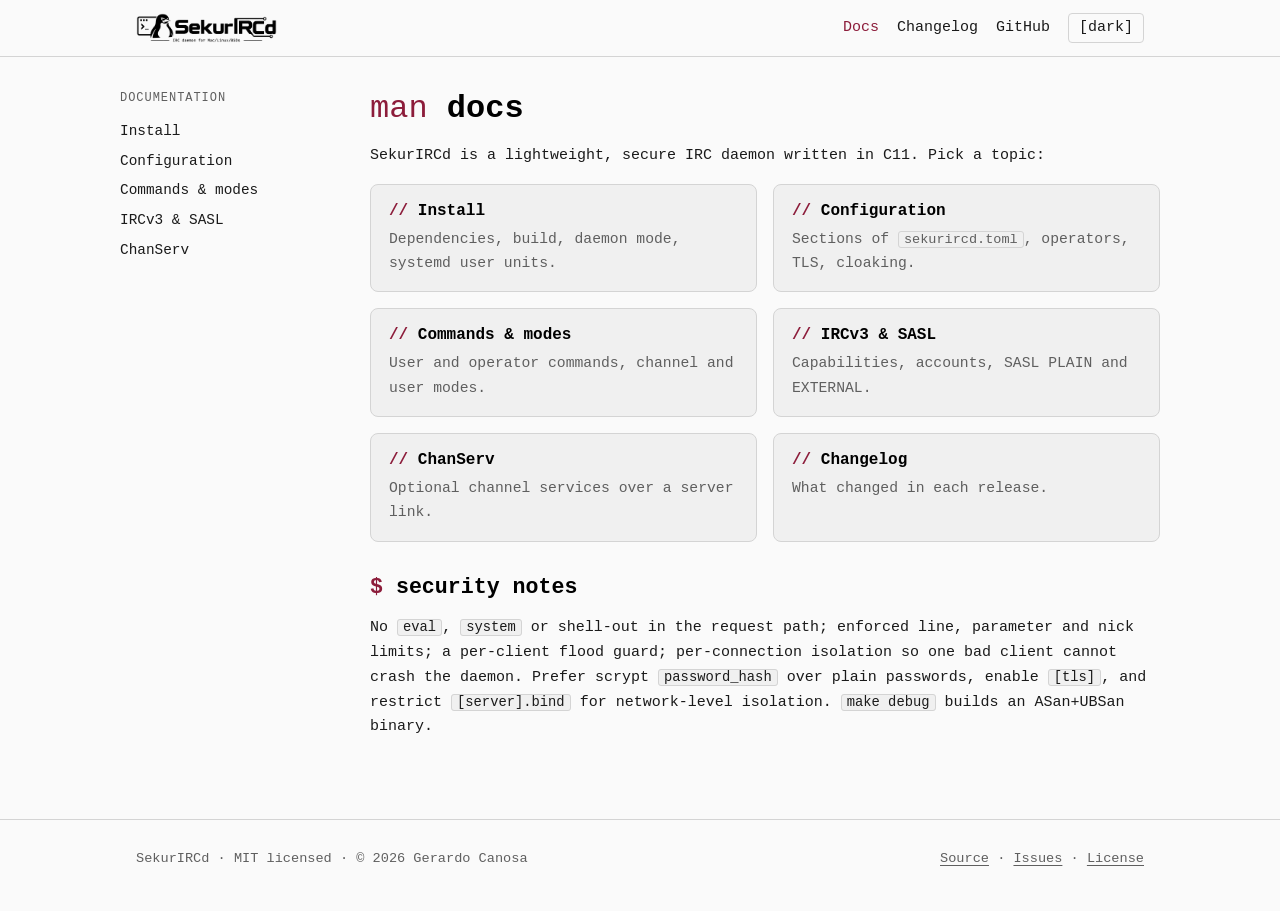
==== web/docs/index.html @ 0fe49d32 "Add project website (web/), MIT LICENSE, and Pages workflow Plain HTML/CSS/JS site with dark/light t" ====
<!doctype html>
<html lang="en">
<head>
<meta charset="utf-8">
<meta name="viewport" content="width=device-width, initial-scale=1">
<title>Documentation · SekurIRCd docs</title>
<meta name="description" content="SekurIRCd documentation: install, configuration, commands, IRCv3 and SASL, ChanServ.">
<link rel="icon" href="../img/favicon.ico" sizes="any">
<script>(function(){var t;try{t=localStorage.getItem("theme")}catch(e){}if(t!=="light"&&t!=="dark")t=matchMedia("(prefers-color-scheme: light)").matches?"light":"dark";document.documentElement.dataset.theme=t})()</script>
<link rel="stylesheet" href="../css/site.css">
</head>
<body data-root="../" data-page="docs">
<header id="site-header"></header>
<div class="wrap docs-layout">
<aside id="docs-nav" class="docs-nav"></aside>
<main class="docs">
<h1>docs</h1>
<p>SekurIRCd is a lightweight, secure IRC daemon written in C11. Pick a topic:</p>
<div class="grid">
  <a class="card" href="install.html"><h3>Install</h3><p>Dependencies, build, daemon mode, systemd user units.</p></a>
  <a class="card" href="configuration.html"><h3>Configuration</h3><p>Sections of <code>sekurircd.toml</code>, operators, TLS, cloaking.</p></a>
  <a class="card" href="commands.html"><h3>Commands &amp; modes</h3><p>User and operator commands, channel and user modes.</p></a>
  <a class="card" href="ircv3.html"><h3>IRCv3 &amp; SASL</h3><p>Capabilities, accounts, SASL PLAIN and EXTERNAL.</p></a>
  <a class="card" href="chanserv.html"><h3>ChanServ</h3><p>Optional channel services over a server link.</p></a>
  <a class="card" href="../changelog.html"><h3>Changelog</h3><p>What changed in each release.</p></a>
</div>
<h2>security notes</h2>
<p>No <code>eval</code>, <code>system</code> or shell-out in the request path; enforced line, parameter and nick limits; a per-client flood guard;
  per-connection isolation so one bad client cannot crash the daemon. Prefer scrypt <code>password_hash</code> over plain passwords, enable
  <code>[tls]</code>, and restrict <code>[server].bind</code> for network-level isolation. <code>make debug</code> builds an ASan+UBSan binary.</p>
</main>
</div>
<footer id="site-footer"></footer>
<script src="../js/site.js"></script>
</body>
</html>
---- web/css/site.css ----
/* SekurIRCd site — terminal look, monochrome + burgundy. System fonts only. */
:root, :root[data-theme="dark"] {
  --bg: #0d0d0d; --panel: #151515; --panel2: #1c1c1c; --border: #2a2a2a;
  --fg: #d8d8d8; --muted: #8a8a8a; --link: #d65a76; --ink: #f2f2f2;
  --burgundy: #8c1c3a; --burgundy-h: #a3234a; --on-burgundy: #fff;
  --ok: #7fb685; color-scheme: dark;
}
:root[data-theme="light"] {
  --bg: #fafafa; --panel: #f0f0f0; --panel2: #e7e7e7; --border: #d4d4d4;
  --fg: #1a1a1a; --muted: #5f5f5f; --link: #8c1c3a; --ink: #000;
  --burgundy: #8c1c3a; --burgundy-h: #6f1530; --on-burgundy: #fff;
  --ok: #2f6b3a; color-scheme: light;
}
:root[data-theme="dark"] .logo-light, :root[data-theme="light"] .logo-dark,
:root:not([data-theme]) .logo-light { display: none; }

* { box-sizing: border-box; }
html { scroll-behavior: smooth; }
body {
  margin: 0; background: var(--bg); color: var(--fg);
  font: 15px/1.65 ui-monospace, "JetBrains Mono", "SF Mono", Menlo, Consolas, "Liberation Mono", monospace;
}
a { color: var(--link); text-underline-offset: 3px; }
a:hover { color: var(--ink); }
:focus-visible { outline: 2px solid var(--link); outline-offset: 2px; }
img { max-width: 100%; height: auto; }
.wrap { max-width: 1040px; margin: 0 auto; padding: 0 16px; }
.sr { position: absolute; left: -9999px; }

/* header */
.site-header { border-bottom: 1px solid var(--border); position: sticky; top: 0; z-index: 10; background: var(--bg); }
.site-header .wrap { display: flex; align-items: center; gap: 20px; min-height: 56px; flex-wrap: wrap; }
.brand img { height: 30px; width: auto; display: block; }
.site-header nav { display: flex; gap: 18px; margin-left: auto; align-items: center; flex-wrap: wrap; }
.site-header nav a { color: var(--fg); text-decoration: none; }
.site-header nav a:hover, .site-header nav a[aria-current] { color: var(--link); }
.theme-btn {
  background: none; border: 1px solid var(--border); color: var(--fg); font: inherit;
  padding: 2px 10px; border-radius: 4px; cursor: pointer;
}
.theme-btn:hover { border-color: var(--link); color: var(--link); }

/* headings */
h1, h2, h3 { color: var(--ink); line-height: 1.25; }
h1 { font-size: 2rem; margin: 0 0 12px; }
h2 { font-size: 1.35rem; margin: 48px 0 16px; }
h2::before { content: "$ "; color: var(--link); }
h3 { font-size: 1.05rem; margin: 28px 0 8px; }
h3::before { content: "# "; color: var(--muted); }
.docs h1::before { content: "man "; color: var(--link); font-weight: 400; }

/* hero */
.hero { padding: 56px 0 32px; text-align: center; }
.hero .logo { width: min(560px, 100%); margin: 0 auto 28px; display: block; }
.hero p.lead { max-width: 660px; margin: 0 auto 24px; color: var(--muted); font-size: 1.05rem; }
.badges { display: flex; gap: 8px; justify-content: center; flex-wrap: wrap; margin: 20px 0 0; }
.badge { border: 1px solid var(--border); border-radius: 4px; padding: 1px 10px; font-size: .82rem; color: var(--muted); }
.btns { display: flex; gap: 12px; justify-content: center; flex-wrap: wrap; }
.btn {
  display: inline-block; padding: 8px 20px; border-radius: 4px; text-decoration: none;
  border: 1px solid var(--border); color: var(--fg);
}
.btn:hover { border-color: var(--link); color: var(--link); }
.btn.primary { background: var(--burgundy); border-color: var(--burgundy); color: var(--on-burgundy); }
.btn.primary:hover { background: var(--burgundy-h); border-color: var(--burgundy-h); color: var(--on-burgundy); }

/* terminal window */
.term { border: 1px solid var(--border); border-radius: 8px; background: var(--panel); margin: 20px 0; overflow: hidden; }
.term-bar { display: flex; gap: 6px; align-items: center; padding: 8px 12px; border-bottom: 1px solid var(--border); background: var(--panel2); }
.term-bar i { width: 10px; height: 10px; border-radius: 50%; background: var(--border); display: block; }
.term-bar i:first-child { background: var(--burgundy); }
.term-bar span { margin-left: 8px; color: var(--muted); font-size: .8rem; }
.term pre { margin: 0; border: 0; border-radius: 0; background: none; }
.hl-p { color: var(--link); user-select: none; }
.hl-c { color: var(--muted); }
.hl-o { color: var(--ok); }

pre, code { font-family: inherit; }
pre {
  background: var(--panel); border: 1px solid var(--border); border-radius: 6px;
  padding: 14px 16px; overflow-x: auto; margin: 16px 0; position: relative; line-height: 1.5;
}
:not(pre) > code { background: var(--panel); border: 1px solid var(--border); border-radius: 3px; padding: 0 5px; font-size: .92em; }
.copy {
  position: absolute; top: 6px; right: 6px; font: inherit; font-size: .75rem; padding: 1px 8px;
  background: var(--panel2); color: var(--muted); border: 1px solid var(--border); border-radius: 3px; cursor: pointer;
}
.copy:hover { color: var(--link); border-color: var(--link); }
.term .copy { top: 40px; }

/* grid cards */
.grid { display: grid; gap: 16px; grid-template-columns: repeat(auto-fit, minmax(290px, 1fr)); }
.card { border: 1px solid var(--border); border-radius: 8px; padding: 16px 18px; background: var(--panel); }
.card h3 { margin: 0 0 6px; font-size: 1rem; }
.card h3::before { content: "// "; color: var(--link); }
.card p { margin: 0; color: var(--muted); font-size: .92rem; }

/* tables */
table { border-collapse: collapse; width: 100%; margin: 16px 0; font-size: .92rem; }
th, td { text-align: left; padding: 6px 10px; border-bottom: 1px solid var(--border); vertical-align: top; }
th { color: var(--ink); }
.tablewrap { overflow-x: auto; }

/* docs layout */
.docs-layout { display: grid; grid-template-columns: 210px minmax(0, 1fr); gap: 40px; padding: 32px 0 64px; }
.docs-nav { position: sticky; top: 76px; align-self: start; font-size: .9rem; }
.docs-nav h4 { margin: 0 0 8px; color: var(--muted); font-weight: 400; text-transform: uppercase; font-size: .75rem; letter-spacing: .08em; }
.docs-nav a { display: block; padding: 3px 0; color: var(--fg); text-decoration: none; }
.docs-nav a:hover, .docs-nav a[aria-current] { color: var(--link); }
.docs-nav a[aria-current]::before { content: "> "; }
.docs h2:first-of-type { margin-top: 32px; }
.note { border-left: 3px solid var(--burgundy); background: var(--panel); padding: 8px 14px; margin: 16px 0; border-radius: 0 4px 4px 0; }

/* changelog */
.rel { border-top: 1px solid var(--border); padding: 20px 0; }
.rel h3 { margin: 0; }
.rel h3::before { content: ""; }
.rel time { color: var(--muted); font-size: .85rem; }
.rel ul { margin: 10px 0 0; padding-left: 20px; }

/* footer */
.site-footer { border-top: 1px solid var(--border); padding: 28px 0 40px; color: var(--muted); font-size: .85rem; }
.site-footer .wrap { display: flex; gap: 20px; flex-wrap: wrap; justify-content: space-between; }
.site-footer a { color: var(--muted); }
.site-footer a:hover { color: var(--link); }

@media (max-width: 760px) {
  body { font-size: 14px; }
  h1 { font-size: 1.5rem; }
  .docs-layout { grid-template-columns: minmax(0, 1fr); gap: 16px; }
  .docs-nav { position: static; border-bottom: 1px solid var(--border); padding-bottom: 12px; }
  .docs-nav div { display: flex; flex-wrap: wrap; gap: 4px 16px; }
  .site-header nav { gap: 12px; }
}
@media (prefers-reduced-motion: reduce) { html { scroll-behavior: auto; } }
a.card { color: inherit; text-decoration: none; display: block; }
a.card:hover { border-color: var(--link); color: inherit; }
a.card:hover h3 { color: var(--link); }
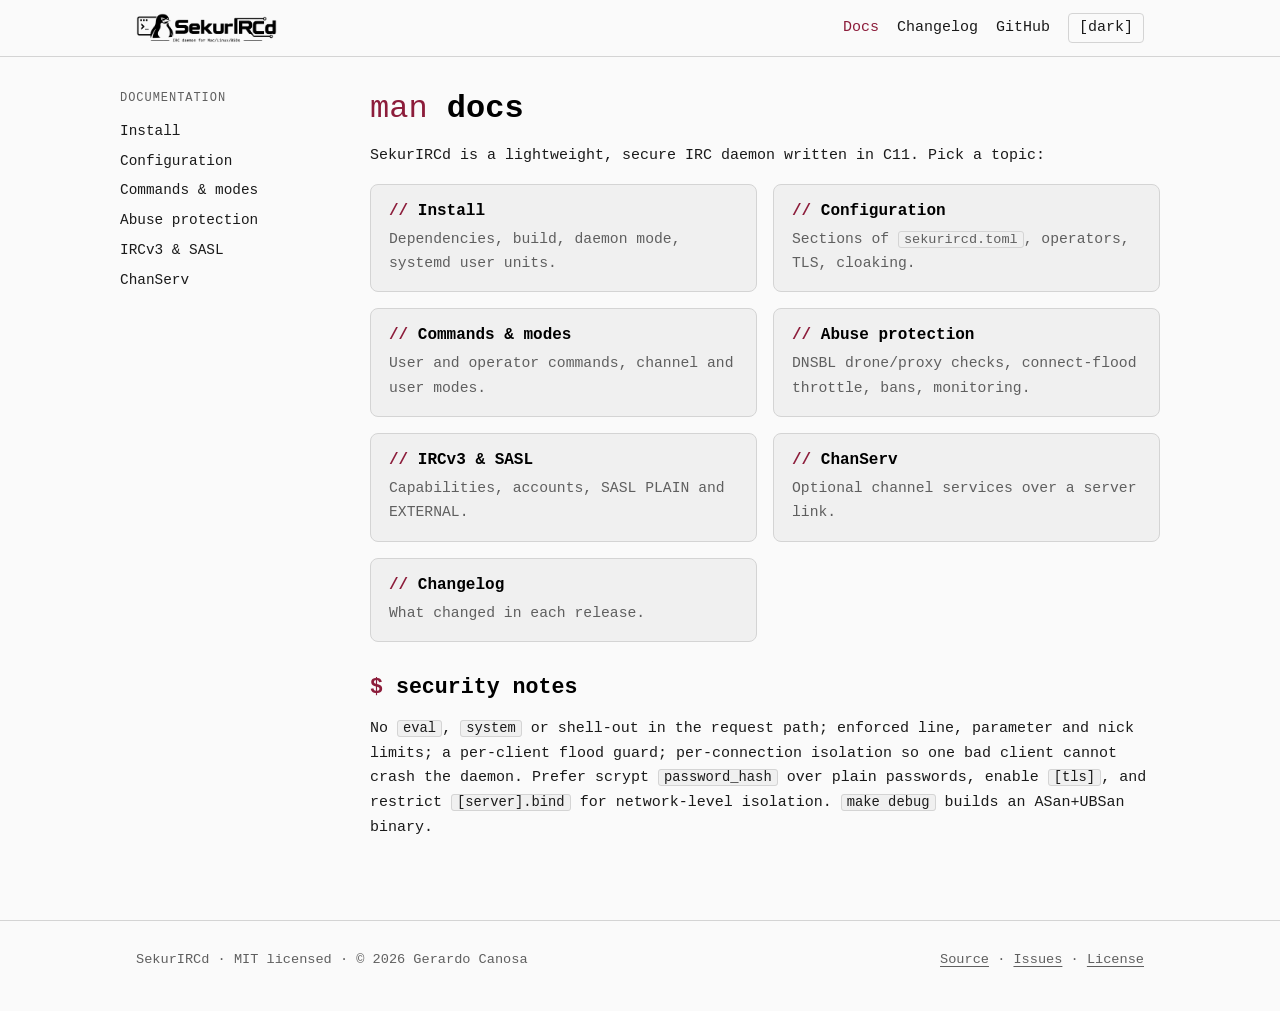
==== commit 154733b4: "Add abuse-protection docs page (DNSBL, connect-flood, caps, Z-lines) Explains why drone/proxy protec" ====
--- a/web/docs/index.html
+++ b/web/docs/index.html
@@ -20,6 +20,7 @@
   <a class="card" href="install.html"><h3>Install</h3><p>Dependencies, build, daemon mode, systemd user units.</p></a>
   <a class="card" href="configuration.html"><h3>Configuration</h3><p>Sections of <code>sekurircd.toml</code>, operators, TLS, cloaking.</p></a>
   <a class="card" href="commands.html"><h3>Commands &amp; modes</h3><p>User and operator commands, channel and user modes.</p></a>
+  <a class="card" href="protection.html"><h3>Abuse protection</h3><p>DNSBL drone/proxy checks, connect-flood throttle, bans, monitoring.</p></a>
   <a class="card" href="ircv3.html"><h3>IRCv3 &amp; SASL</h3><p>Capabilities, accounts, SASL PLAIN and EXTERNAL.</p></a>
   <a class="card" href="chanserv.html"><h3>ChanServ</h3><p>Optional channel services over a server link.</p></a>
   <a class="card" href="../changelog.html"><h3>Changelog</h3><p>What changed in each release.</p></a>
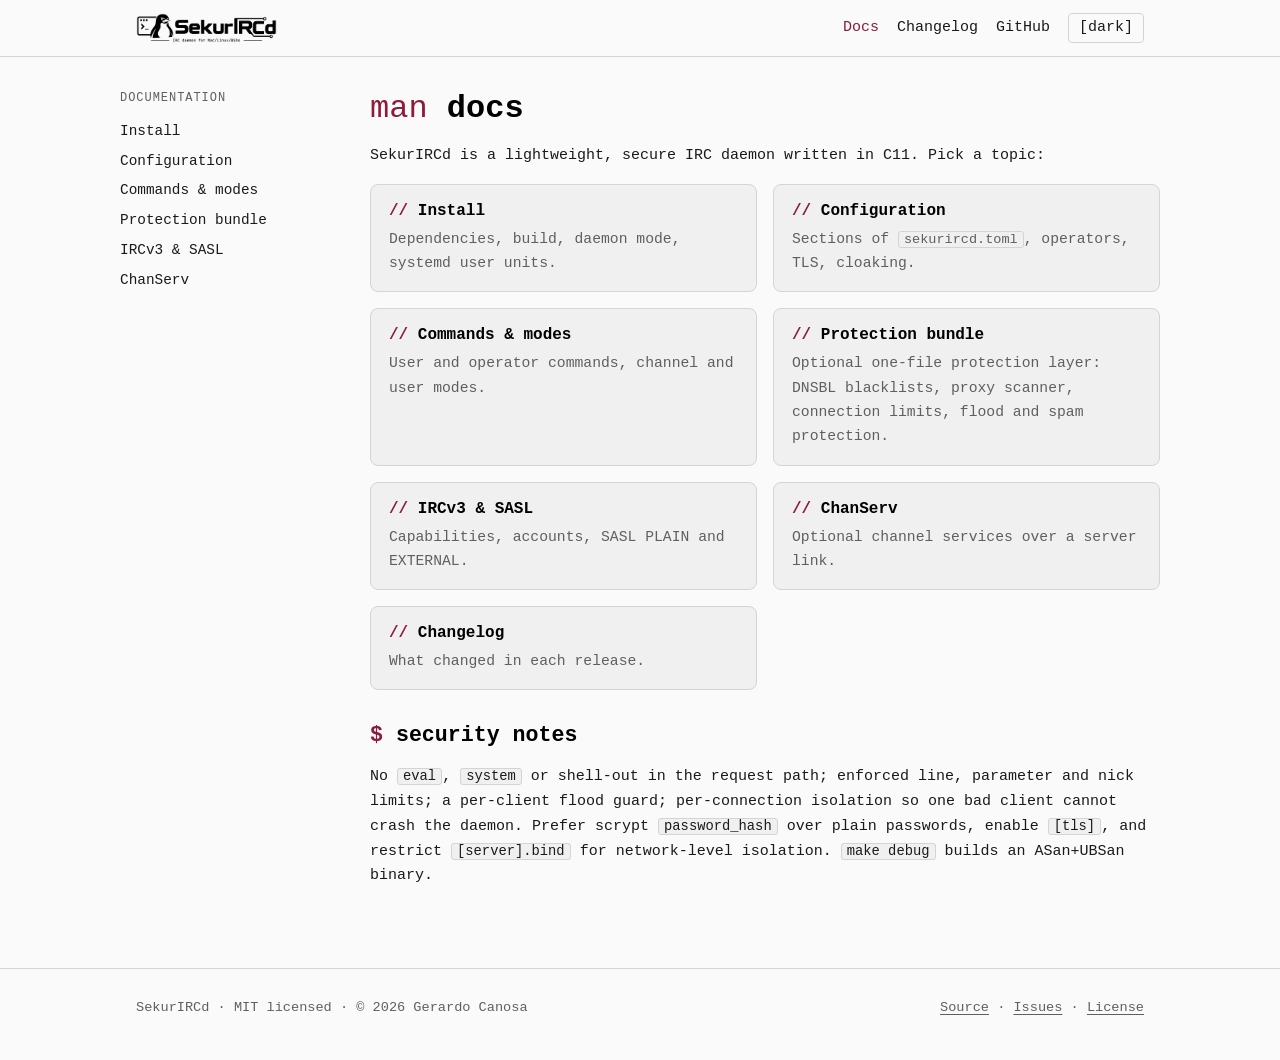
==== commit 4a075f53: "Add the Protection bundle: optional one-file abuse protection (v1.0.5) Groups DNSBL, the new open-pr" ====
--- a/web/docs/index.html
+++ b/web/docs/index.html
@@ -20,7 +20,7 @@
   <a class="card" href="install.html"><h3>Install</h3><p>Dependencies, build, daemon mode, systemd user units.</p></a>
   <a class="card" href="configuration.html"><h3>Configuration</h3><p>Sections of <code>sekurircd.toml</code>, operators, TLS, cloaking.</p></a>
   <a class="card" href="commands.html"><h3>Commands &amp; modes</h3><p>User and operator commands, channel and user modes.</p></a>
-  <a class="card" href="protection.html"><h3>Abuse protection</h3><p>DNSBL drone/proxy checks, connect-flood throttle, bans, monitoring.</p></a>
+  <a class="card" href="protection.html"><h3>Protection bundle</h3><p>Optional one-file protection layer: DNSBL blacklists, proxy scanner, connection limits, flood and spam protection.</p></a>
   <a class="card" href="ircv3.html"><h3>IRCv3 &amp; SASL</h3><p>Capabilities, accounts, SASL PLAIN and EXTERNAL.</p></a>
   <a class="card" href="chanserv.html"><h3>ChanServ</h3><p>Optional channel services over a server link.</p></a>
   <a class="card" href="../changelog.html"><h3>Changelog</h3><p>What changed in each release.</p></a>
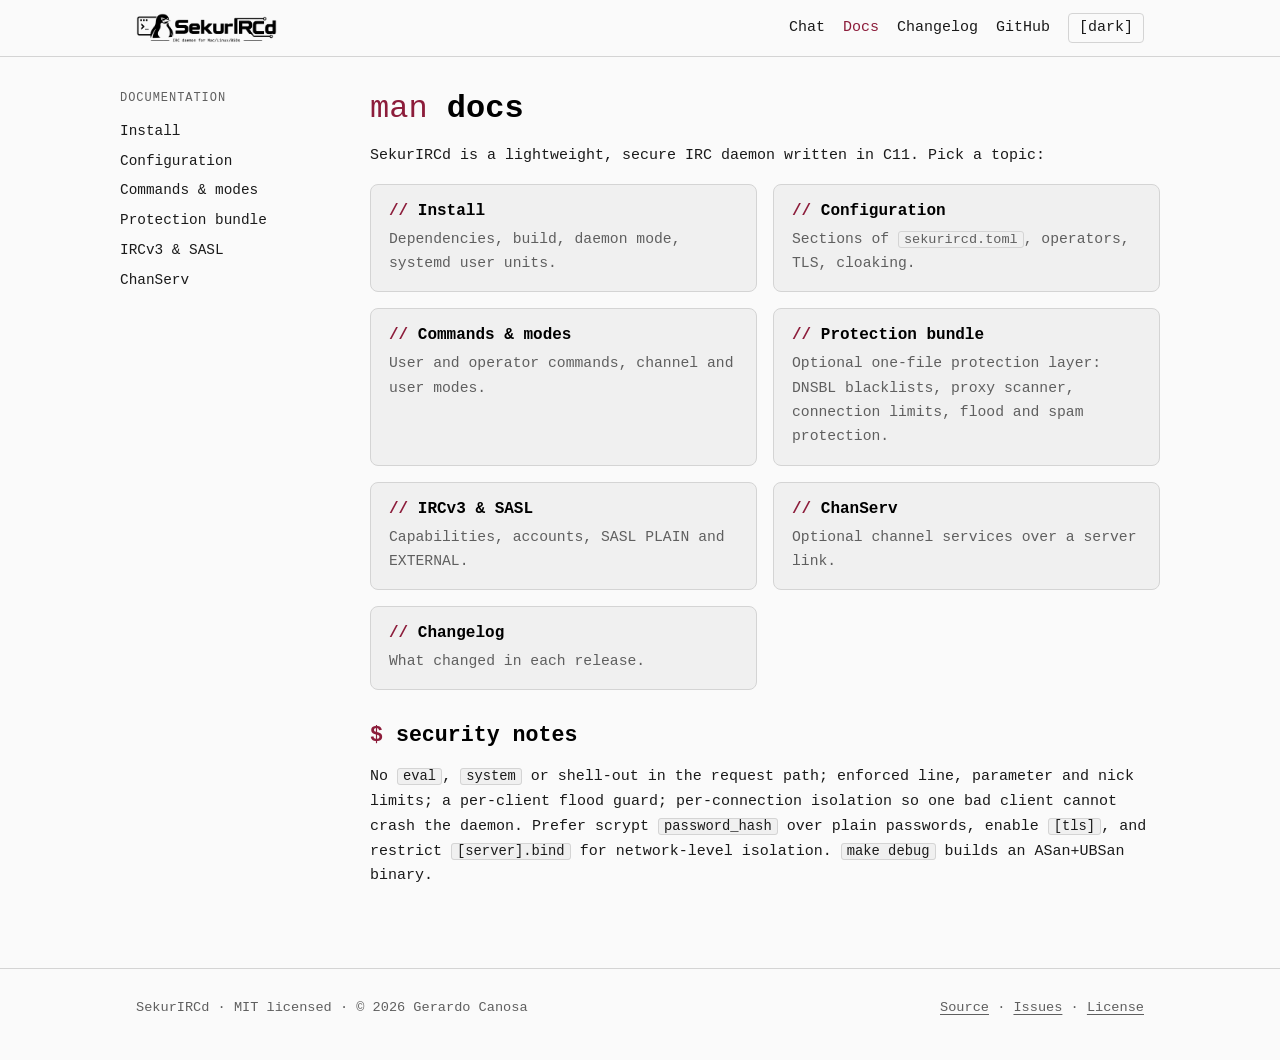
==== commit 448f3fa5: "web: robots.txt, sitemap.xml, canonical URLs and Open Graph tags on every page Claude-Session: https" ====
--- a/web/docs/index.html
+++ b/web/docs/index.html
@@ -5,6 +5,13 @@
 <meta name="viewport" content="width=device-width, initial-scale=1">
 <title>Documentation · SekurIRCd docs</title>
 <meta name="description" content="SekurIRCd documentation: install, configuration, commands, IRCv3 and SASL, ChanServ.">
+<link rel="canonical" href="https://gcanosa.github.io/SekurIRCd/docs/">
+<meta property="og:title" content="Documentation · SekurIRCd docs">
+<meta property="og:description" content="SekurIRCd documentation: install, configuration, commands, IRCv3 and SASL, ChanServ.">
+<meta property="og:image" content="https://gcanosa.github.io/SekurIRCd/img/og.png">
+<meta property="og:type" content="website">
+<meta name="twitter:card" content="summary_large_image">
+<meta property="og:url" content="https://gcanosa.github.io/SekurIRCd/docs/">
 <link rel="icon" href="../img/favicon.ico" sizes="any">
 <script>(function(){var t;try{t=localStorage.getItem("theme")}catch(e){}if(t!=="light"&&t!=="dark")t=matchMedia("(prefers-color-scheme: light)").matches?"light":"dark";document.documentElement.dataset.theme=t})()</script>
 <link rel="stylesheet" href="../css/site.css">
--- a/web/css/site.css
+++ b/web/css/site.css
@@ -136,3 +136,36 @@
 a.card { color: inherit; text-decoration: none; display: block; }
 a.card:hover { border-color: var(--link); color: inherit; }
 a.card:hover h3 { color: var(--link); }
+
+/* web chat */
+.chat-form { max-width: 440px; display: grid; gap: 12px; }
+.chat-form label { display: grid; gap: 4px; color: var(--muted); font-size: .85rem; }
+.chat-form .err, .chat-form .hint { margin: 0; font-size: .85rem; color: var(--muted); }
+.chat-form .err { color: var(--link); }
+.chat input { font: inherit; }
+.chat-form input, .chat-send input { background: var(--panel); color: var(--fg); border: 1px solid var(--border); border-radius: 4px; padding: 8px 10px; font: inherit; min-width: 0; }
+.chat { display: grid; gap: 0; border: 1px solid var(--border); border-radius: 6px; background: var(--panel); overflow: hidden; }
+.chat[hidden], .chat-form[hidden], .chat-users[hidden] { display: none; }
+.chat-tabs { display: flex; gap: 2px; overflow-x: auto; border-bottom: 1px solid var(--border); background: var(--panel2); }
+.chat-tabs button { background: none; border: 0; color: var(--muted); font: inherit; padding: 6px 12px; cursor: pointer; white-space: nowrap; }
+.chat-tabs button[aria-current] { color: var(--ink); box-shadow: inset 0 -2px var(--burgundy-h); }
+.chat-tabs button.unread { color: var(--link); }
+.chat-topic { padding: 6px 12px; border-bottom: 1px solid var(--border); color: var(--muted); font-size: .85rem; overflow: hidden; text-overflow: ellipsis; white-space: nowrap; }
+.chat-body { display: grid; grid-template-columns: 1fr 160px; height: 55vh; min-height: 280px; }
+.chat-log { white-space: pre-wrap; overflow-y: auto; padding: 8px 12px; font-size: .88rem; line-height: 1.5; overflow-wrap: anywhere; }
+.chat-log .ts { color: var(--muted); }
+.chat-log .evt, .chat-log .notice { color: var(--muted); }
+.chat-log .err { color: var(--link); }
+.chat-log .me { color: var(--ok); }
+.chat-log .hl { background: color-mix(in srgb, var(--burgundy) 30%, transparent); }
+.chat-users { border-left: 1px solid var(--border); overflow-y: auto; padding: 8px 10px; font-size: .85rem; }
+.chat-send { display: flex; gap: 8px; padding: 8px; border-top: 1px solid var(--border); }
+.chat-send input { flex: 1; }
+@media (max-width: 640px) { .chat-body { grid-template-columns: 1fr; } .chat-users { display: none; } }
+#users > div { cursor: pointer; user-select: none; }
+#users > div:hover { color: var(--link); }
+#users > .grp { cursor: default; color: var(--muted); font-size: .72rem; text-transform: uppercase; letter-spacing: .06em; margin: 10px 0 2px; }
+#users > .grp:first-child { margin-top: 0; }
+#users > .grp:hover { color: var(--muted); }
+.chat-log .fgo { color: var(--c); }
+:root[data-theme="light"] .chat-log .fgo { color: color-mix(in srgb, var(--c) 55%, black); }
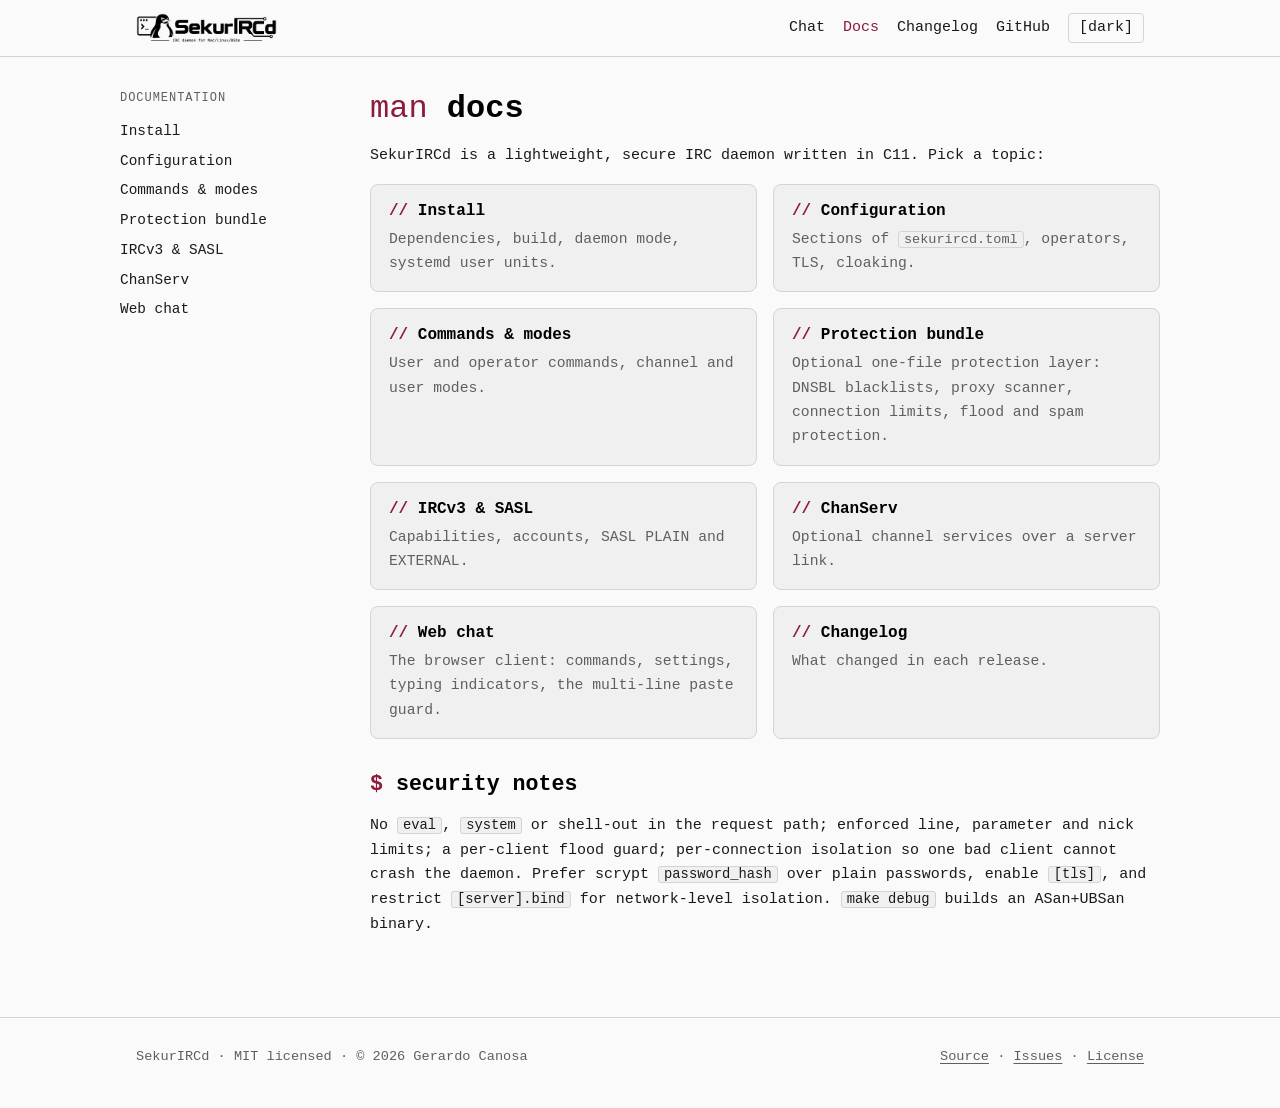
==== commit 05a51ba4: "web chat: commands, /list dialog, typing, notifications, away/account markers, paste guard; docs pag" ====
--- a/web/docs/index.html
+++ b/web/docs/index.html
@@ -30,6 +30,7 @@
   <a class="card" href="protection.html"><h3>Protection bundle</h3><p>Optional one-file protection layer: DNSBL blacklists, proxy scanner, connection limits, flood and spam protection.</p></a>
   <a class="card" href="ircv3.html"><h3>IRCv3 &amp; SASL</h3><p>Capabilities, accounts, SASL PLAIN and EXTERNAL.</p></a>
   <a class="card" href="chanserv.html"><h3>ChanServ</h3><p>Optional channel services over a server link.</p></a>
+  <a class="card" href="webchat.html"><h3>Web chat</h3><p>The browser client: commands, settings, typing indicators, the multi-line paste guard.</p></a>
   <a class="card" href="../changelog.html"><h3>Changelog</h3><p>What changed in each release.</p></a>
 </div>
 <h2>security notes</h2>
--- a/web/css/site.css
+++ b/web/css/site.css
@@ -137,35 +137,3 @@
 a.card:hover { border-color: var(--link); color: inherit; }
 a.card:hover h3 { color: var(--link); }
 
-/* web chat */
-.chat-form { max-width: 440px; display: grid; gap: 12px; }
-.chat-form label { display: grid; gap: 4px; color: var(--muted); font-size: .85rem; }
-.chat-form .err, .chat-form .hint { margin: 0; font-size: .85rem; color: var(--muted); }
-.chat-form .err { color: var(--link); }
-.chat input { font: inherit; }
-.chat-form input, .chat-send input { background: var(--panel); color: var(--fg); border: 1px solid var(--border); border-radius: 4px; padding: 8px 10px; font: inherit; min-width: 0; }
-.chat { display: grid; gap: 0; border: 1px solid var(--border); border-radius: 6px; background: var(--panel); overflow: hidden; }
-.chat[hidden], .chat-form[hidden], .chat-users[hidden] { display: none; }
-.chat-tabs { display: flex; gap: 2px; overflow-x: auto; border-bottom: 1px solid var(--border); background: var(--panel2); }
-.chat-tabs button { background: none; border: 0; color: var(--muted); font: inherit; padding: 6px 12px; cursor: pointer; white-space: nowrap; }
-.chat-tabs button[aria-current] { color: var(--ink); box-shadow: inset 0 -2px var(--burgundy-h); }
-.chat-tabs button.unread { color: var(--link); }
-.chat-topic { padding: 6px 12px; border-bottom: 1px solid var(--border); color: var(--muted); font-size: .85rem; overflow: hidden; text-overflow: ellipsis; white-space: nowrap; }
-.chat-body { display: grid; grid-template-columns: 1fr 160px; height: 55vh; min-height: 280px; }
-.chat-log { white-space: pre-wrap; overflow-y: auto; padding: 8px 12px; font-size: .88rem; line-height: 1.5; overflow-wrap: anywhere; }
-.chat-log .ts { color: var(--muted); }
-.chat-log .evt, .chat-log .notice { color: var(--muted); }
-.chat-log .err { color: var(--link); }
-.chat-log .me { color: var(--ok); }
-.chat-log .hl { background: color-mix(in srgb, var(--burgundy) 30%, transparent); }
-.chat-users { border-left: 1px solid var(--border); overflow-y: auto; padding: 8px 10px; font-size: .85rem; }
-.chat-send { display: flex; gap: 8px; padding: 8px; border-top: 1px solid var(--border); }
-.chat-send input { flex: 1; }
-@media (max-width: 640px) { .chat-body { grid-template-columns: 1fr; } .chat-users { display: none; } }
-#users > div { cursor: pointer; user-select: none; }
-#users > div:hover { color: var(--link); }
-#users > .grp { cursor: default; color: var(--muted); font-size: .72rem; text-transform: uppercase; letter-spacing: .06em; margin: 10px 0 2px; }
-#users > .grp:first-child { margin-top: 0; }
-#users > .grp:hover { color: var(--muted); }
-.chat-log .fgo { color: var(--c); }
-:root[data-theme="light"] .chat-log .fgo { color: color-mix(in srgb, var(--c) 55%, black); }
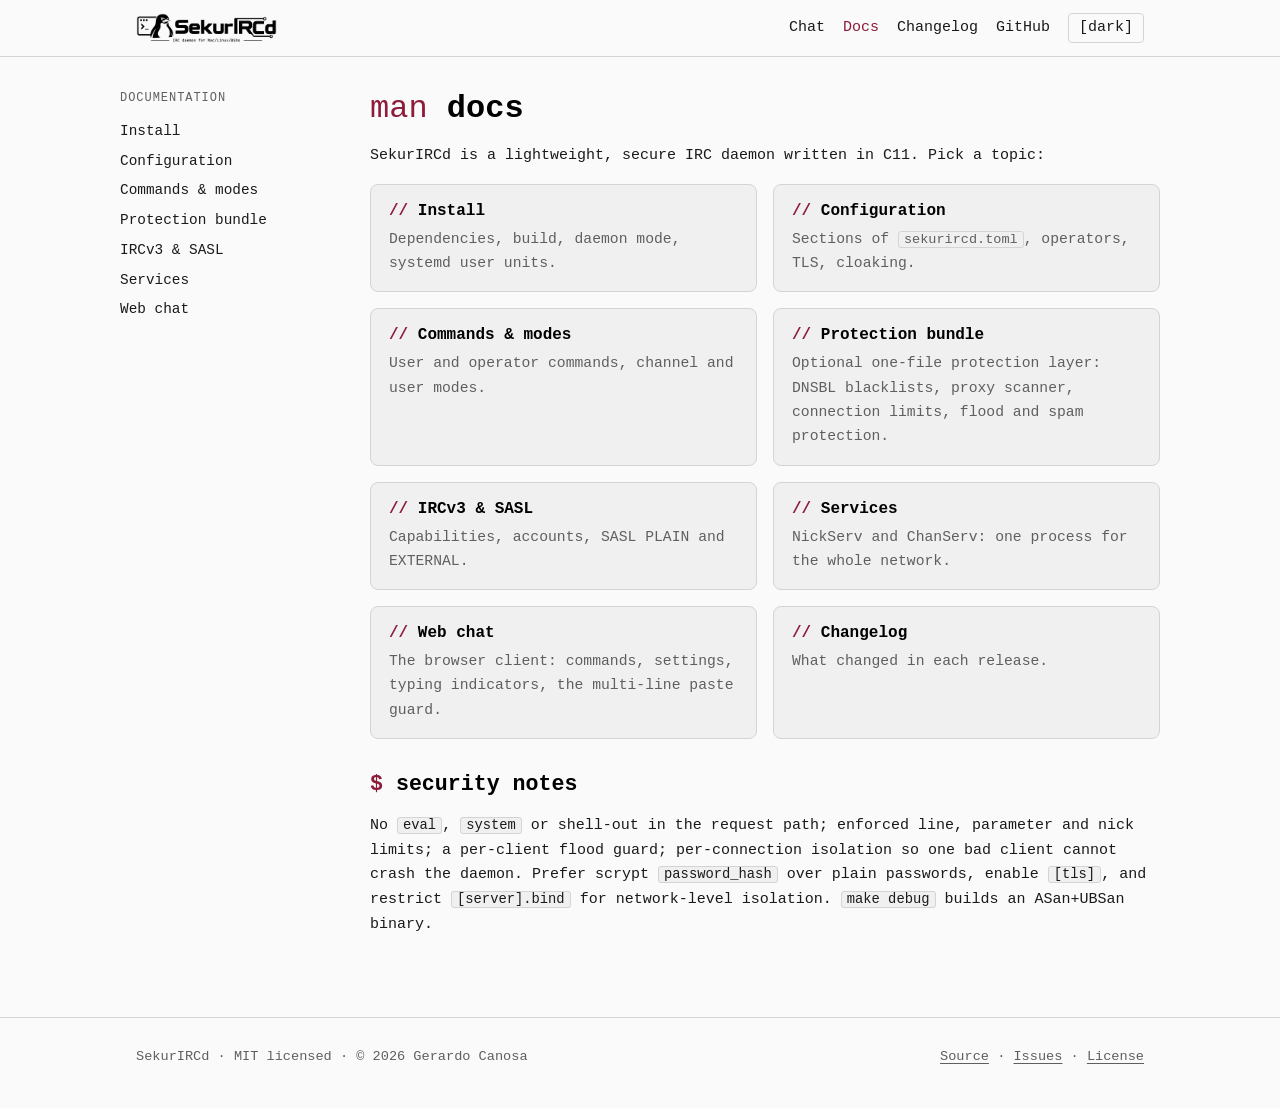
==== commit 0def129c: "v1.2.4: NickServ moves into the services daemon; server-link fixes NickServ now runs in bin/services" ====
--- a/web/docs/index.html
+++ b/web/docs/index.html
@@ -4,10 +4,10 @@
 <meta charset="utf-8">
 <meta name="viewport" content="width=device-width, initial-scale=1">
 <title>Documentation · SekurIRCd docs</title>
-<meta name="description" content="SekurIRCd documentation: install, configuration, commands, IRCv3 and SASL, ChanServ.">
+<meta name="description" content="SekurIRCd documentation: install, configuration, commands, IRCv3 and SASL, services.">
 <link rel="canonical" href="https://gcanosa.github.io/SekurIRCd/docs/">
 <meta property="og:title" content="Documentation · SekurIRCd docs">
-<meta property="og:description" content="SekurIRCd documentation: install, configuration, commands, IRCv3 and SASL, ChanServ.">
+<meta property="og:description" content="SekurIRCd documentation: install, configuration, commands, IRCv3 and SASL, services.">
 <meta property="og:image" content="https://gcanosa.github.io/SekurIRCd/img/og.png">
 <meta property="og:type" content="website">
 <meta name="twitter:card" content="summary_large_image">
@@ -29,7 +29,7 @@
   <a class="card" href="commands.html"><h3>Commands &amp; modes</h3><p>User and operator commands, channel and user modes.</p></a>
   <a class="card" href="protection.html"><h3>Protection bundle</h3><p>Optional one-file protection layer: DNSBL blacklists, proxy scanner, connection limits, flood and spam protection.</p></a>
   <a class="card" href="ircv3.html"><h3>IRCv3 &amp; SASL</h3><p>Capabilities, accounts, SASL PLAIN and EXTERNAL.</p></a>
-  <a class="card" href="chanserv.html"><h3>ChanServ</h3><p>Optional channel services over a server link.</p></a>
+  <a class="card" href="chanserv.html"><h3>Services</h3><p>NickServ and ChanServ: one process for the whole network.</p></a>
   <a class="card" href="webchat.html"><h3>Web chat</h3><p>The browser client: commands, settings, typing indicators, the multi-line paste guard.</p></a>
   <a class="card" href="../changelog.html"><h3>Changelog</h3><p>What changed in each release.</p></a>
 </div>
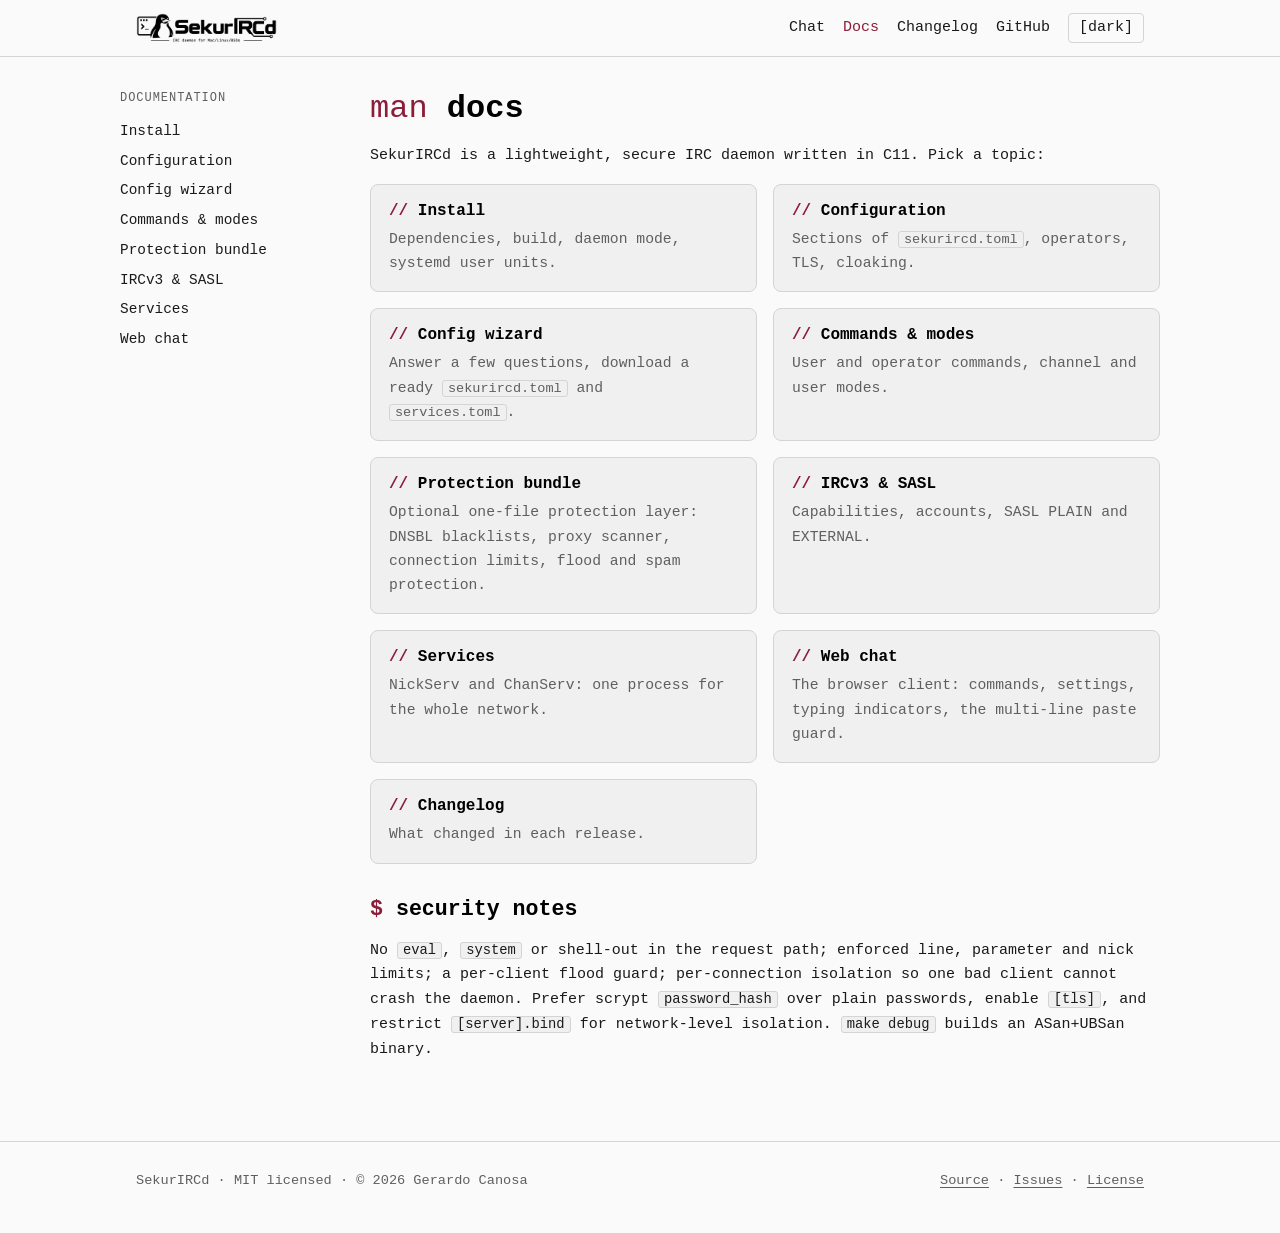
==== commit 90e98852: "Config wizards: tools/makeconf.py (sekurircd --makeconf) and web/docs/wizard.html; cleaner templates" ====
--- a/web/docs/index.html
+++ b/web/docs/index.html
@@ -26,6 +26,7 @@
 <div class="grid">
   <a class="card" href="install.html"><h3>Install</h3><p>Dependencies, build, daemon mode, systemd user units.</p></a>
   <a class="card" href="configuration.html"><h3>Configuration</h3><p>Sections of <code>sekurircd.toml</code>, operators, TLS, cloaking.</p></a>
+  <a class="card" href="wizard.html"><h3>Config wizard</h3><p>Answer a few questions, download a ready <code>sekurircd.toml</code> and <code>services.toml</code>.</p></a>
   <a class="card" href="commands.html"><h3>Commands &amp; modes</h3><p>User and operator commands, channel and user modes.</p></a>
   <a class="card" href="protection.html"><h3>Protection bundle</h3><p>Optional one-file protection layer: DNSBL blacklists, proxy scanner, connection limits, flood and spam protection.</p></a>
   <a class="card" href="ircv3.html"><h3>IRCv3 &amp; SASL</h3><p>Capabilities, accounts, SASL PLAIN and EXTERNAL.</p></a>
--- a/web/css/site.css
+++ b/web/css/site.css
@@ -90,6 +90,7 @@
 
 /* grid cards */
 .grid { display: grid; gap: 16px; grid-template-columns: repeat(auto-fit, minmax(290px, 1fr)); }
+.grid.g4 { grid-template-columns: repeat(auto-fit, minmax(200px, 1fr)); }
 .card { border: 1px solid var(--border); border-radius: 8px; padding: 16px 18px; background: var(--panel); }
 .card h3 { margin: 0 0 6px; font-size: 1rem; }
 .card h3::before { content: "// "; color: var(--link); }
@@ -100,6 +101,10 @@
 th, td { text-align: left; padding: 6px 10px; border-bottom: 1px solid var(--border); vertical-align: top; }
 th { color: var(--ink); }
 .tablewrap { overflow-x: auto; }
+.cmp td, .cmp thead th { white-space: nowrap; }
+.cmp td.y { color: var(--ok); }
+.cmp td.n { color: var(--muted); }
+.cmp th:nth-child(2), .cmp td:nth-child(2) { background: var(--panel); color: var(--ink); }
 
 /* docs layout */
 .docs-layout { display: grid; grid-template-columns: 210px minmax(0, 1fr); gap: 40px; padding: 32px 0 64px; }
@@ -137,3 +142,31 @@
 a.card:hover { border-color: var(--link); color: inherit; }
 a.card:hover h3 { color: var(--link); }
 
+/* download card OS icons (Simple Icons, CC0), tinted via mask so they follow the theme */
+.os { float: right; width: 28px; height: 28px; margin-left: 10px; background: var(--muted); -webkit-mask: var(--i) center / contain no-repeat; mask: var(--i) center / contain no-repeat; }
+a.card:hover .os { background: var(--link); }
+.os-apple { --i: url(../img/os/apple.svg); }
+.os-linux { --i: url(../img/os/linux.svg); }
+.os-raspberrypi { --i: url(../img/os/raspberrypi.svg); }
+.os-source { --i: url(../img/os/source.svg); }
+
+/* config wizard */
+.wz fieldset { border: 1px solid var(--border); border-radius: 8px; background: var(--panel); margin: 0 0 16px; padding: 12px 16px 14px; }
+.wz legend { color: var(--link); padding: 0 6px; }
+.wz label { display: block; margin: 8px 0; color: var(--ink); }
+.wz small, .wz .hint { color: var(--muted); font-size: .82rem; }
+.wz .hint { margin: 4px 0 8px; }
+.wz input:not([type=checkbox]), .wz select {
+  display: block; width: 100%; margin-top: 3px; padding: 5px 8px; font: inherit; color: var(--fg);
+  background: var(--bg); border: 1px solid var(--border); border-radius: 4px;
+}
+.wz input:focus, .wz select:focus { border-color: var(--link); outline: none; }
+.wz label.chk { display: flex; gap: 8px; align-items: baseline; color: var(--fg); }
+.wz input[type=checkbox] { accent-color: var(--burgundy); }
+.wz .row { display: grid; gap: 0 14px; grid-template-columns: repeat(auto-fit, minmax(200px, 1fr)); align-items: end; }
+.wz .oper { grid-template-columns: 1fr 1fr 1.4fr auto; }
+.wz .oper .btn { margin: 8px 0; padding: 5px 12px; }
+.wz .btn { font: inherit; background: none; cursor: pointer; }
+.docs .btn.primary { font: inherit; cursor: pointer; }
+[hidden] { display: none !important; }
+@media (max-width: 760px) { .wz .oper { grid-template-columns: minmax(0, 1fr); } }
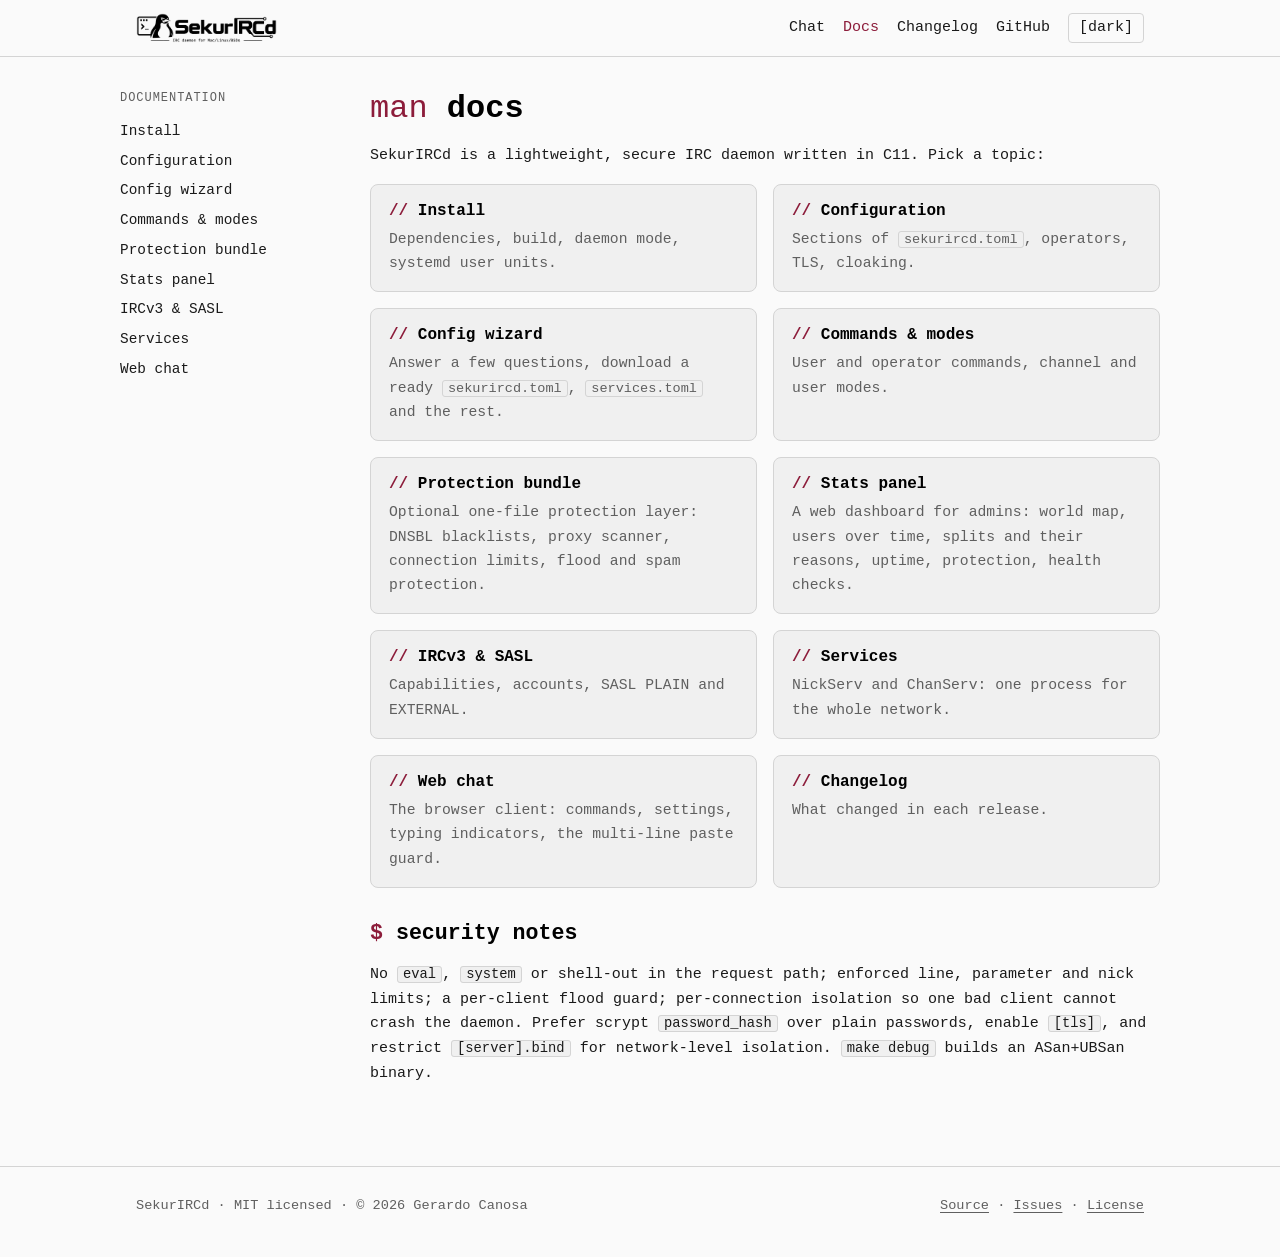
==== commit c226140a: "Network stats panel: hub stats feed, services collector, stats/netstats.py The hub answers SVCSTATS " ====
--- a/web/docs/index.html
+++ b/web/docs/index.html
@@ -26,9 +26,10 @@
 <div class="grid">
   <a class="card" href="install.html"><h3>Install</h3><p>Dependencies, build, daemon mode, systemd user units.</p></a>
   <a class="card" href="configuration.html"><h3>Configuration</h3><p>Sections of <code>sekurircd.toml</code>, operators, TLS, cloaking.</p></a>
-  <a class="card" href="wizard.html"><h3>Config wizard</h3><p>Answer a few questions, download a ready <code>sekurircd.toml</code> and <code>services.toml</code>.</p></a>
+  <a class="card" href="wizard.html"><h3>Config wizard</h3><p>Answer a few questions, download a ready <code>sekurircd.toml</code>, <code>services.toml</code> and the rest.</p></a>
   <a class="card" href="commands.html"><h3>Commands &amp; modes</h3><p>User and operator commands, channel and user modes.</p></a>
   <a class="card" href="protection.html"><h3>Protection bundle</h3><p>Optional one-file protection layer: DNSBL blacklists, proxy scanner, connection limits, flood and spam protection.</p></a>
+  <a class="card" href="stats.html"><h3>Stats panel</h3><p>A web dashboard for admins: world map, users over time, splits and their reasons, uptime, protection, health checks.</p></a>
   <a class="card" href="ircv3.html"><h3>IRCv3 &amp; SASL</h3><p>Capabilities, accounts, SASL PLAIN and EXTERNAL.</p></a>
   <a class="card" href="chanserv.html"><h3>Services</h3><p>NickServ and ChanServ: one process for the whole network.</p></a>
   <a class="card" href="webchat.html"><h3>Web chat</h3><p>The browser client: commands, settings, typing indicators, the multi-line paste guard.</p></a>
